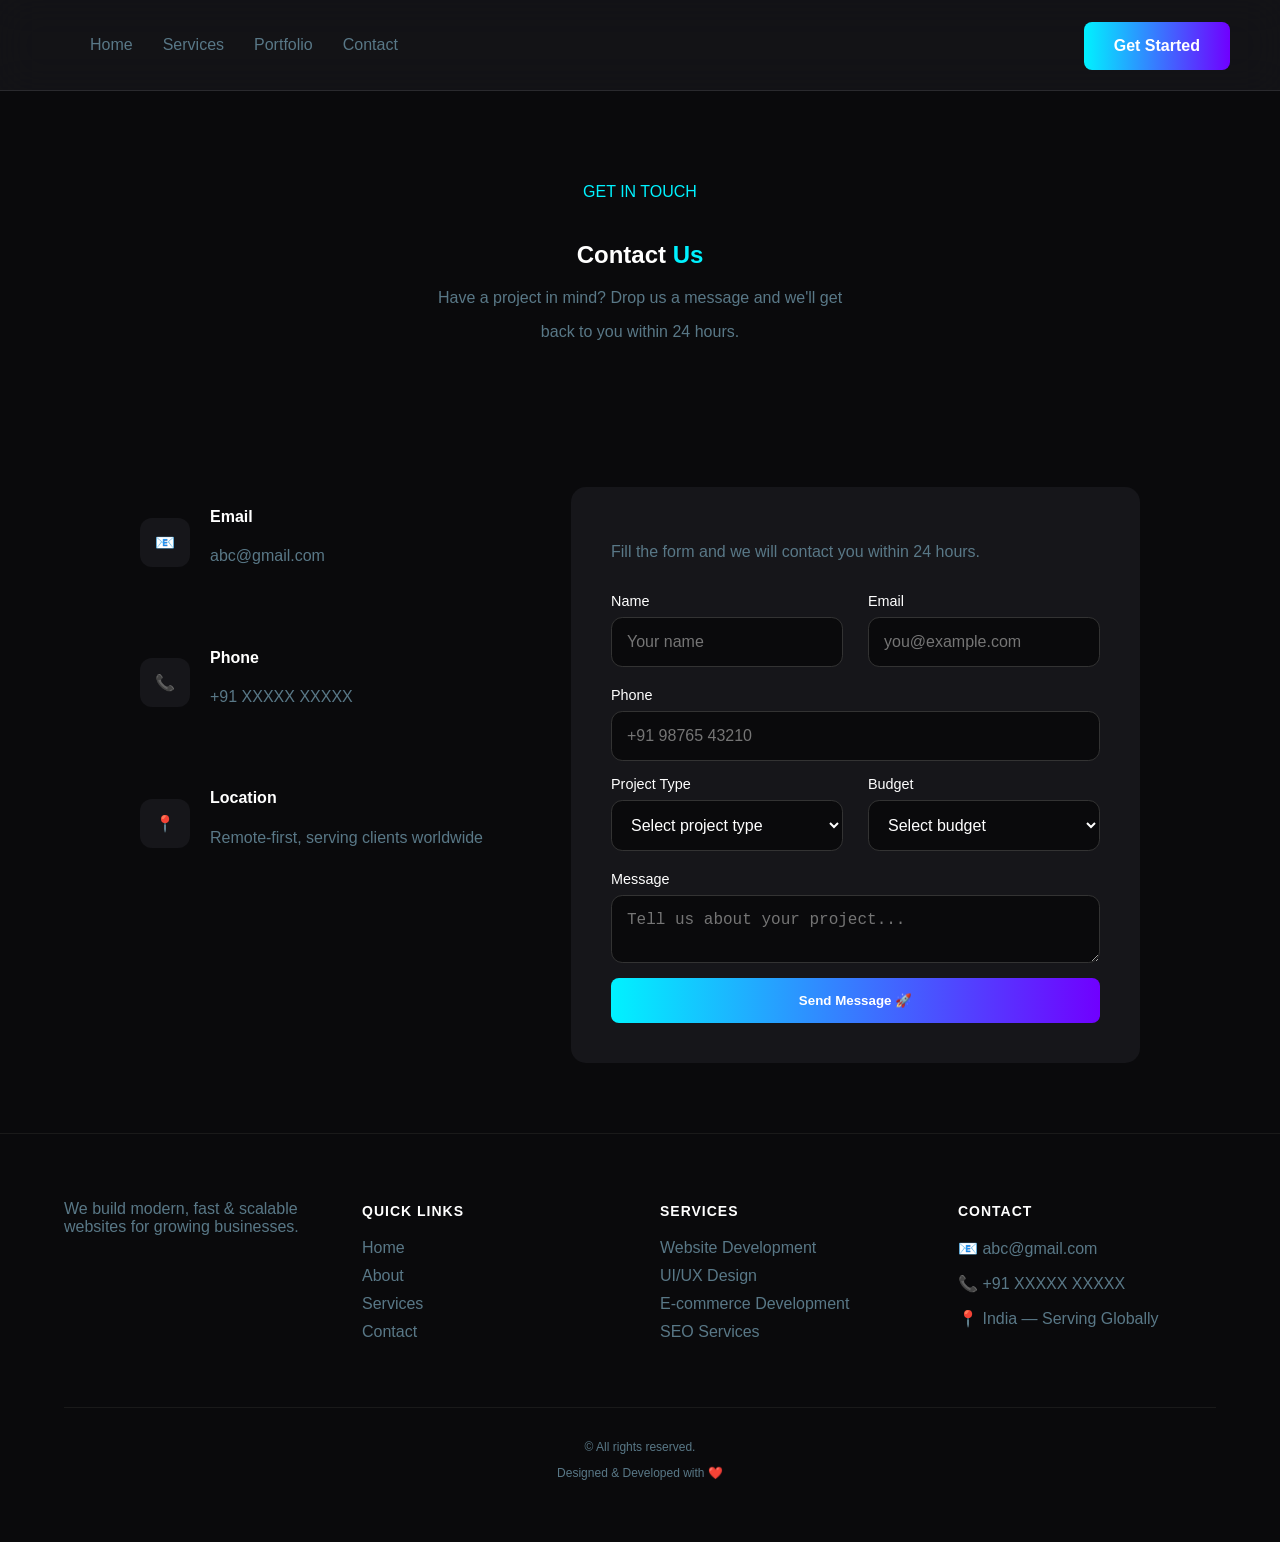
==== contact.html @ 8cc88020 "first commit" ====
<!DOCTYPE html>
<html lang="en">
<head>
    <link rel="stylesheet" href="style.css">
    <title>Contact Us | WebNova Labs</title>
</head>
<body class="dark-theme">

    <header>
        <nav class="navbar">
            <ul class="nav-links">
                <li><a href="index.html">Home</a></li>
                <li><a href="index.html#services">Services</a></li>
                <li><a href="index.html#portfolio">Portfolio</a></li>
                <li><a href="contact.html">Contact</a></li>
            </ul>
            <a href="contact.html" class="primary-btn">Get Started</a>
        </nav>
    </header>

    <!--Contact Header Section -->
    <section class="contact-header">
        <p class="subtitle"><span class="highlight">GET IN TOUCH</span></p>
        <h1>Contact <span class="highlight">Us</span></h1>
        <p class="description">Have a project in mind? Drop us a message and we'll get</p>
        <p class="description">back to you within 24 hours.</p>
    </section>

    <!-- Main Content Section -->
    <section class="contact-container">
        <!-- Left Column: Info -->
        <div class="contact-info">
            <div class="info-card"><div class="icon">📧</div> <div><h4>Email</h4><p>abc@gmail.com</p></div></div>
            <div class="info-card"><div class="icon">📞</div> <div><h4>Phone</h4><p>+91 XXXXX XXXXX</p></div></div>
            <div class="info-card"><div class="icon">📍</div> <div><h4>Location</h4><p>Remote-first, serving clients worldwide</p></div></div>
        </div>

        <!-- Right Column: Form -->
        <form class="contact-form" id="contact-form">
            <p>Fill the form and we will contact you within 24 hours.</p>
            
            <div class="row">
                <div class="form-group">
                    <h4>Name</h4>
                    <input type="text" placeholder="Your name">
                </div>
                <div class="form-group">
                    <h4>Email</h4>
                    <input type="email" placeholder="you@example.com">
                </div>
            </div>

            <div class="form-group">
                <h4>Phone</h4>
                <input type="tel" placeholder="+91 98765 43210" class="full-width">
            </div>

            <div class="row">
                <div class="form-group">
                    <h4>Project Type</h4>
                    <select>
                        <option value="" disabled selected>Select project type</option>
                        <option value="business">Business</option>
                        <option value="e-commerce">E-commerce</option>
                        <option value="landing">Landing Page</option>
                    </select>
                </div>
                <div class="form-group">
                    <h4>Budget</h4>
                    <select>
                        <option value="" disabled selected>Select budget</option>
                        <option value="10k-20k">10k-20k</option>
                        <option value="20k-50k">20k-50k</option>
                        <option value=">50k">>50k</option>
                    </select>
                </div>
            </div>

            <div class="form-group">
                <h4>Message</h4>
                <textarea placeholder="Tell us about your project..."></textarea>
            </div>

            <button type="submit" class="submit-btn">Send Message 🚀</button>
        </form>
    </section>

    <footer class="footer">
        <div class="footer-container">
            <!-- Logo & Tagline -->
            <div class="footer-col">
                <p>We build modern, fast & scalable websites for growing businesses.</p>
            </div>

            <!-- Links Columns -->
            <div class="footer-col">
                <h4>QUICK LINKS</h4>
                <ul>
                    <li><a href="#home">Home</a></li>
                    <li><a href="#about">About</a></li>
                    <li><a href="#services">Services</a></li>
                    <li><a href="contact.html">Contact</a></li>
                </ul>
            </div>

            <div class="footer-col">
                <h4>SERVICES</h4>
                <ul>
                    <li>Website Development</li>
                    <li>UI/UX Design</li>
                    <li>E-commerce Development</li>
                    <li>SEO Services</li>
                </ul>
            </div>

            <!-- Contact Info -->
            <div class="footer-col">
                <h4>CONTACT</h4>
                <p>📧 abc@gmail.com</p>
                <p>📞 +91 XXXXX XXXXX</p>
                <p>📍 India — Serving Globally</p>
            </div>
        </div>

        <!-- Bottom Bar -->
        <div class="footer-bottom">
            <p>&copy; All rights reserved.</p>
            <p>Designed & Developed with ❤️</p>
        </div>
    </footer>

    <script src="app.js"></script>
</body>
</html>
---- style.css ----
/* Modern Dark Theme Variables */
:root {
    --bg-dark: #0a0a0c;
    --card-bg: #16161a;
    --accent-blue: #00f2ff; /* Electric Cyan */
    --text-main: #ffffff;
    --text-muted: #a0a0a0;
    --primary-gradient: linear-gradient(90deg, #00f2ff, #7000ff);
}
body {
    background-color: var(--bg-dark);
    color: var(--text-main);
    font-family: 'Inter', -apple-system, sans-serif;
    overflow-x: hidden;
    margin: 0;
    padding: 0;
}
html {
    scroll-behavior: smooth;
}
h1, h2 { color: var(--text-main); }


/* navbar */
header {
    position: sticky;
    top: 0;
    z-index: 1000;
    width: 100%;
    background-color: rgba(22, 22, 26, 0.8);
    backdrop-filter: blur(20px);
    border-bottom: 1px solid rgba(255, 255, 255, 0.1);
}

.navbar {
    display: flex;
    justify-content: space-between; 
    align-items: flex-end;
    padding: 20px 50px;
}

.nav-links {
    display: flex;
    list-style: none;
    gap: 30px;
}

.nav-links a {
    text-decoration: none;
    color: #597887;
    font-weight: 500;
    transition: 0.3s;
}

.nav-links a:hover {
    color: var(--accent-blue); 
}

.navbar .primary-btn {
    background: linear-gradient(90deg, #00f2ff, #7000ff);
    text-decoration: none;
    border-radius: 8px;
}

.hamburger {
    display: none; 
    cursor: pointer;
    position: relative;
    z-index: 10000; 
}

@media (max-width: 768px) {
    .nav-links { display: none; }
    .navbar .primary-btn {display: none;}
    .hamburger { display: block; margin-left: auto; cursor: pointer; }
    
    .navbar { padding: 20px; }
}

#mobile-menu {
    position: fixed;
    top: 0;
    left: 0;
    width: 100vw;       
    height: 50vh;      
    
    display: flex;
    flex-direction: column;
    justify-content: center;
    align-items: left;
    padding-left: 1rem;
    padding-right: 1rem;

    background-color: var(--bg-dark);
    z-index: 9999;
    
    transform: translateY(-100%);
    transition: transform 0.3s ease-in-out;
}
#mobile-menu.active {
    transform: translateY(0);
}
.mobile-menu .primary-btn{
    margin-right: 3rem;
}


/* Close Button Styling */
.close-btn {
    position: absolute;
    top: 20px;
    right: 20px;
    background: transparent;
    margin-right: 3rem;
    border: none;
    font-size: xx-large;
    color: white;
    cursor: pointer;
}

#mobile-menu ul {
    list-style: none;
    padding: 0;
    text-align: left;
}

#mobile-menu ul li {
    margin: 20px 0;
}

#mobile-menu ul li a {
    color: white;
    text-decoration: none;
    font-size: 1rem;
    font-weight: 600;
}

#mobile-menu .primary-btn {
    margin-top: 10px;
    display: inline-block;
    text-align: center;
}

.bar {
    width: 20px;
    height: 3px;
    background-color: white;
    margin: 5px 0;
    transition: 0.4s;
}


/* Hero Section */
.hero {
    position: relative;
    text-align: center;
    overflow: hidden; 
    width: 100%;
    padding-left: 10px;
    padding-right: 10px;
    box-sizing: border-box;
}
.hero::before {
    content: "";
    position: absolute;
    top: 0;
    left: 0;
    width: 100%;
    height: 100%;
    z-index: -1; 
    
    /* The Background Image */
    background-image: 
        linear-gradient(rgba(0, 0, 0, 0.7), rgba(0, 0, 0, 0.7)), 
        url('hero.jpg');
    background-size: cover;
    background-position: center; 
    
    -webkit-mask-image: linear-gradient(to bottom, black 10%, transparent 100%);
    mask-image: linear-gradient(to bottom, black 70%, transparent 100%);
}
.hero p{
    color: #597887;
}
.cta-group {
    display: flex;
    flex-direction: column;
    gap: 15px;              
    align-items: center;   
    margin-top: 3rem;
}
.hero a {
    margin-right: 0;        
    width: 80%;             
    max-width: 300px;
}
@media (min-width: 600px) {
    .cta-group {
        flex-direction: row;
        justify-content: center;
    }
    .hero a {
        width: auto;
        margin-right: 2rem;
    }
}
.hero-tag { 
    background: var(--primary-gradient); 
    display: inline-block; padding: 5px 15px; 
    border-radius: 20px; font-size: 0.8rem; letter-spacing: 1px;
}
.hero h1 { font-size: 3.5rem; max-width: 800px; margin: 20px auto; }
.hero-footer { margin-top: 40px; }
.badge { 
    background: rgba(0, 242, 255, 0.4); 
    display: inline-block; 
    padding: 10px 20px; 
    border-radius: 50px; 
    border: 2px solid rgba(0, 242, 255, 0.4);
    font-size: 0.9rem; 
    margin-bottom: 15px;
}
.features-list { 
    display: flex; 
    justify-content: center; 
    gap: 20px; 
    color: #597887;
}
@media (max-width: 600px) {
    .hero h1 {
        font-size: 2rem; 
    }
    .hero {
        padding: 60px 10px;
    }
}


/*services section */
.services { text-align: center; padding: 80px 20px; }


.services-grid { 
    display: grid; 
    grid-template-columns: repeat(auto-fit, minmax(300px, 1fr)); 
    gap: 25px; 
    max-width: 1100px; 
    margin: 0 auto 40px; 
}
.services-grid p{
    font-size: small;
    color: #597887;
}
.services .card { 
    padding: 30px; 
    text-align: left; 
    border-radius: 12px; 
    background: #16161a;
}
.f-icon { 
    display: inline-block; 
    background: #1e1e24; 
    padding: 12px; 
    border-radius: 8px; 
    margin-bottom: 15px; 
}


/* Cards & Portfolio */
.card, .project {
    background: var(--card-bg);
    border: 1px solid #333;
    transition: 0.3s;
}

.card:hover {
    border-color: var(--accent-blue);
    transform: translateY(-5px);
    /* box-shadow: 0 10px 20px rgba(233, 31, 31, 0.1); */
    box-shadow: 0 10px 20px rgba(140, 222, 227, 0.6);
}


/* Section Spacing */
section { padding: 60px 20px; text-align: center; }


/* portfolio section */
.portfolio-grid {
    display: grid;
    grid-template-columns: repeat(auto-fit, minmax(400px, 1fr));
    gap: 30px;
    max-width: 1200px;
    margin: 40px auto;
}
.portfolio-grid p{
    font-size: small;
    color: #597887;
}
.project-card {
    background: #16161a;
    border: 1px solid #222;
    border-radius: 15px;
    overflow: hidden;
    text-align: left;
    transition: 0.3s;
}
.project-card:hover {
    border-color: var(--accent-blue);
    transform: translateY(-5px);
    /* box-shadow: 0 10px 20px rgba(233, 31, 31, 0.1); */
    box-shadow: 0 10px 20px rgba(140, 222, 227, 0.6);
}
.project-card img {
    width: 100%;
    height: 250px;
    object-fit: cover;
}

.project-content { padding: 25px; }

.tags span {
    display: inline-block;
    background: #1e1e24;
    padding: 5px 12px;
    border-radius: 20px;
    font-size: 0.8rem;
    color: var(--text-muted);
    margin-right: 5px;
    margin-bottom: 10px;
}

.project-btns {
    display: flex;
    gap: 10px;
    margin-top: 20px;
}

.project-btns .primary-btn { padding: 10px 20px; font-size: 0.9rem; }
.project-btns .secondary-btn { padding: 10px 20px; font-size: 0.9rem; }

.services-grid, .portfolio-grid {
    grid-template-columns: repeat(auto-fit, minmax(280px, 1fr));
    padding: 0 20px; 
}


/* Why Choose Us */
.why-container { 
    display: flex; 
    align-items: center; 
    gap: 50px; 
    max-width: 1100px; 
    margin: auto; 
    padding: 80px 20px; 
}

.visual-asset {
    max-width: 90%;
    max-height: 90%;
    object-fit: cover;
    filter: drop-shadow(0 0 20px rgba(0, 242, 255, 0.4));
}

.why-visual { 
    flex: 1;
}

.why-content { 
    flex: 1;
    text-align: left; 
}

.placeholder-box { 
    background: #16161a; 
    height: 400px; 
    border-radius: 20px; 
    display: flex; 
    align-items: center; 
    justify-content: center; 
    font-size: 5rem;
    border: 1px solid #333;
}

.feature-item { 
    display: flex; 
    align-items: flex-start; 
    gap: 20px; 
    margin-bottom: 25px; 
}

.f-icon { 
    background: #1e1e24; 
    padding: 15px; 
    border-radius: 10px; 
    font-size: 1.5rem;
}

.feature-item h4 { margin: 0; color: white; }
.feature-item p { margin: 5px 0 0; color: var(--text-muted); font-size: 0.9rem; }

@media (max-width: 900px) {
    .why-container {
        flex-direction: column;
        text-align: center;
    }
    .why-content { text-align: center; }
}

/* CTA Container */
.cta-banner { 
    padding: 80px 20px; 
    background-color: var(--bg-dark); 
}

.cta-box {
    max-width: 800px;
    margin: 0 auto;
    padding: 60px 40px;
    background: #16161a; 
    border: 1px solid #222;
    border-radius: 20px;
    text-align: center;
}

.cta-box h2 {
    font-size: 1.5rem;
    margin-bottom: 20px;
    color: var(--text-main);
}

.cta-box p {
    color: #597887;
    font-size: 1.1rem;
    margin-bottom: 30px;
    line-height: 1.6;
}

.cta-box .primary-btn {
    display: inline-flex;
    color: #0a0a0c;
    align-items: center;
    /* gap: 2px; */
    font-size: 1.1rem;
}

.cta-box .icon{
    background-color: transparent;
}


/* Testimonials */
.testimonials { text-align: center; padding: 80px 20px; color: white; }
.highlight { color: var(--accent-blue); }
.subtitle { color: var(--text-muted); margin-bottom: 40px; }

.testimonial-grid { 
    display: grid; 
    grid-template-columns: repeat(auto-fit, minmax(350px, 1fr)); 
    gap: 20px; 
    max-width: 1200px; 
    margin: auto; 
}

.testi-card { 
    background: #16161a; 
    padding: 30px; 
    border-radius: 12px; 
    border: 1px solid #222; 
    text-align: left; 
}
.card:hover {
    border-color: var(--accent-blue);
    transform: translateY(-5px);
    /* box-shadow: 0 10px 20px rgba(233, 31, 31, 0.1); */
    box-shadow: 0 10px 20px rgba(140, 222, 227, 0.6);
}

.stars {
    background: var(--primary-gradient);
    -webkit-background-clip: text; /* For Chrome/Safari/Edge */
    background-clip: text;         /* The official standard */
    -webkit-text-fill-color: transparent;
}

.user-info { 
    display: flex; 
    align-items: center; 
    gap: 15px; 
    margin-top: 20px; 
}

.avatar {
    width: 45px;
    height: 45px;
    border-radius: 50%;
    display: flex;
    align-items: center;
    justify-content: center;
    font-weight: bold;
    color: #fff; 
    background: var(--primary-gradient);
}

hr { border: 0; border-top: 1px solid #333; margin: 20px 0; }

blockquote { font-style: italic; font-size: 1.2rem; margin: 20px auto; max-width: 700px; }


/* Contact Section */
.contact-banner { 
    text-align: center; 
    padding: 80px 20px; 
    max-width: 800px; 
    margin: auto; 
}

.contact-banner p { 
    color: var(--text-muted); 
    margin-bottom: 30px; 
    line-height: 1.6;
}

.contact-buttons { 
    display: flex; 
    justify-content: center; 
    gap: 15px; 
}

.primary-btn {
    background: linear-gradient(90deg, #00f2ff, #7000ff);
    color: white;
    padding: 15px 30px;
    text-decoration: none;
    border: none;
    border-radius: 8px;
    cursor: pointer;
    font-weight: bold;
    transition: 0.3s;
}

.secondary-btn {
    background: transparent;
    color: white;
    padding: 15px 30px;
    text-decoration: none;
    border: 1px solid #333;
    border-radius: 8px;
    cursor: pointer;
    font-weight: bold;
    transition: 0.3s;
}

.secondary-btn:hover { border-color: var(--accent-blue); }

@media (max-width: 600px) {
    .contact-buttons { flex-direction: column; }
}


/* Contact Form */
input, textarea {
    background: #1e1e24;
    border: 1px solid #333;
    color: white;
    padding: 15px;
}

input:focus {
    border-color: var(--accent-blue);
    outline: none;
}


/* Animation classes */
.fade-in {
    opacity: 0;
    transform: translateY(20px);
    transition: opacity 0.8s ease-out, transform 0.8s ease-out;
}

.fade-in.visible {
    opacity: 1;
    transform: translateY(0);
}


/*Contact.html Layout */
.contact-header{ 
   text-align: center;
   margin-top: 1rem;
}

.description{
    color: #597887;
}
.contact-container { 
    display: grid; 
    grid-template-columns: 1fr 1fr; 
    gap: 60px; 
    max-width: 1000px; 
    margin: 50px auto; 
    padding: 20px; 
}

.contact-info {
    display: flex;
    flex-direction: column;
    justify-content: flex-start; 
    text-align: left;            
}

.info-card {
    display: flex;
    align-items: center;
    justify-content: flex-start;
    gap: 20px;
    margin-bottom: 30px;
}

.icon { background: #16161a; padding: 15px; border-radius: 12px; }

.contact-form { 
    background: #16161a; 
    padding: 40px; 
    border-radius: 15px; 
}

.contact-form p, .info-card p{
    color: #597887;
    margin-bottom: 2rem;
    text-align: left;
}

.row { 
    display: grid; 
    grid-template-columns: 1fr 1fr; 
    gap: 25px; 
    margin-bottom: 5px; 
}

.form-group {
    display: flex;
    flex-direction: column;
    margin-bottom: 15px; 
}

.form-group h4 {
    text-align: left;
    margin: 0 0 8px 0; 
    font-size: 0.9rem;
    color: var(--text-main);
    font-weight: 500;
}

.form-group input, .form-group select, .form-group textarea {
    margin-bottom: 0;
    border-radius: 0.7rem;
    padding: 15px; 
    background: #0a0a0c; 
    border: 1px solid #333; 
    color: white; 
    font-size: 1rem;
}

.form-group input:hover, .form-group select:hover, .form-group textarea:hover{
    border-color: var(--accent-blue);
}

select {
    cursor: pointer;
}

.form-group {
    display: flex;
    flex-direction: column;
    width: 100%;
}

.submit-btn { 
    width: 100%; padding: 15px; border: none; border-radius: 8px; 
    background: linear-gradient(90deg, #00f2ff, #7000ff); 
    color: white; font-weight: bold; cursor: pointer; 
}



/* Footer */
.footer {
    background-color: #0a0a0c;
    color: #a0a0a0;
    padding: 50px 5%;
    border-top: 1px solid #1a1a1a;
}

.footer-container {
    display: grid;
    grid-template-columns: repeat(4, 1fr); /* 4 Columns */
    gap: 40px;
}

.footer-col h4 {
    color: #ffffff;
    margin-bottom: 20px;
    font-size: 14px;
    letter-spacing: 1px;
}

.footer-col ul {
    list-style: none;
    padding: 0;
}

.footer-col ul li , .footer p{
    margin-bottom: 10px;
    color: #597887;
}

.footer-col ul li a{
    color: #a0a0a0;
    color: #597887;
    text-decoration: none;
}

.footer-bottom {
    margin-top: 50px;
    padding-top: 20px;
    border-top: 1px solid #1a1a1a;
    text-align: center;
    font-size: 12px;
}

@media (max-width: 900px) {
    .footer-container {
        grid-template-columns: repeat(2, 1fr);
    }
}

@media (max-width: 600px) {
    .footer-container {
        grid-template-columns: 1fr;
    }
}
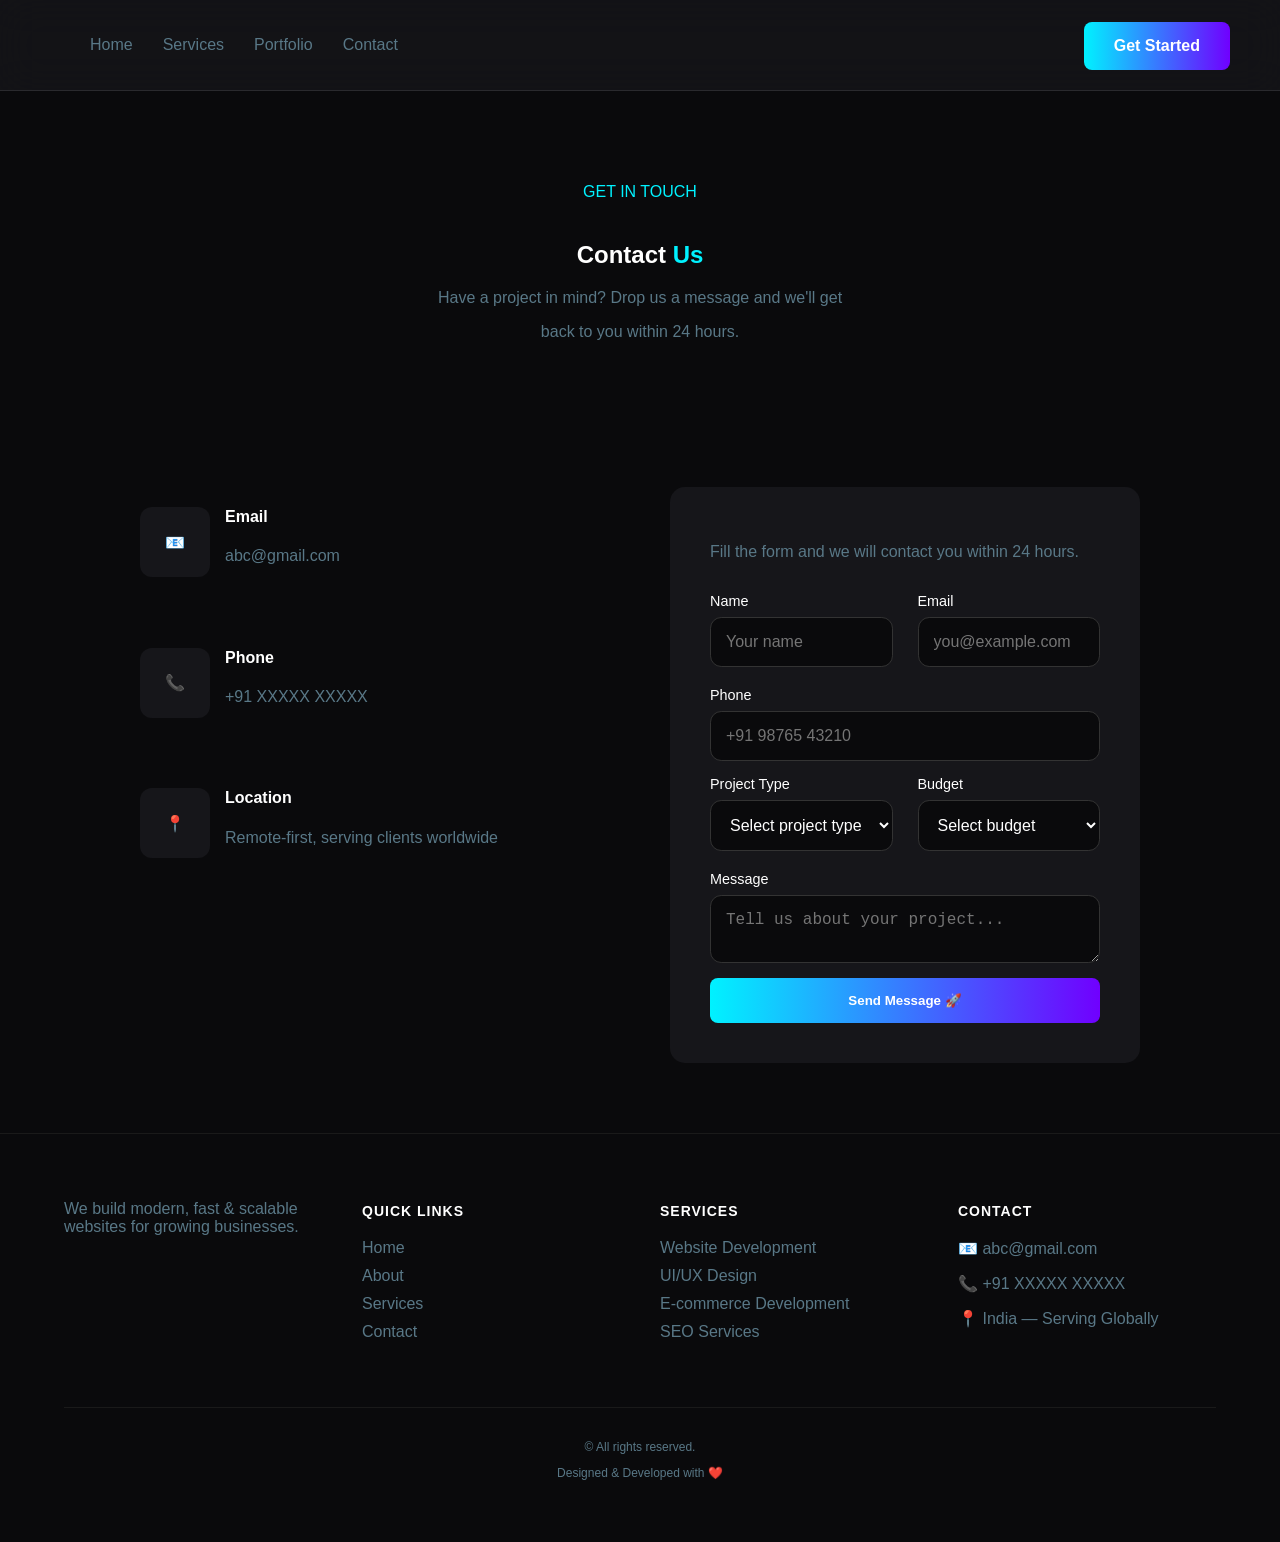
==== commit bfcfe2f6: "Update contact page responsiveness and testimonial grid" ====
--- a/contact.html
+++ b/contact.html
@@ -15,6 +15,12 @@
                 <li><a href="contact.html">Contact</a></li>
             </ul>
             <a href="contact.html" class="primary-btn">Get Started</a>
+
+            <div class="hamburger" id="hamburger">
+                <div class="bar"></div>
+                <div class="bar"></div>
+                <div class="bar"></div>
+            </div>
         </nav>
     </header>
 
@@ -129,6 +135,17 @@
         </div>
     </footer>
 
+
+    <div id="mobile-menu" class="mobile-menu">
+        <button class="close-btn">&times;</button>
+        <ul>
+            <li><a href="index.html">Home</a></li>
+            <li><a href="index.html#services">Services</a></li>
+            <li><a href="index.html#portfolio">Portfolio</a></li>
+            <li><a href="contact.html">Contact</a></li>
+        </ul>
+        <a href="contact.html" class="primary-btn">Get Started</a>
+    </div>
     <script src="app.js"></script>
 </body>
 </html>
--- a/style.css
+++ b/style.css
@@ -454,21 +454,27 @@
 .highlight { color: var(--accent-blue); }
 .subtitle { color: var(--text-muted); margin-bottom: 40px; }
 
-.testimonial-grid { 
-    display: grid; 
-    grid-template-columns: repeat(auto-fit, minmax(350px, 1fr)); 
-    gap: 20px; 
-    max-width: 1200px; 
-    margin: auto; 
-}
-
-.testi-card { 
-    background: #16161a; 
+
+.testimonial-grid {
+    display: grid;
+    grid-template-columns: repeat(auto-fit, minmax(300px, 1fr));
+    gap: 20px;
+    padding: 20px;
+    max-width: 1200px;
+    margin: 0 auto;
+}
+
+.testi-card {
+     background: #16161a; 
     padding: 30px; 
     border-radius: 12px; 
     border: 1px solid #222; 
     text-align: left; 
-}
+    display: flex;
+    flex-direction: column;
+    justify-content: space-between;
+}
+
 .card:hover {
     border-color: var(--accent-blue);
     transform: translateY(-5px);
@@ -505,7 +511,6 @@
 hr { border: 0; border-top: 1px solid #333; margin: 20px 0; }
 
 blockquote { font-style: italic; font-size: 1.2rem; margin: 20px auto; max-width: 700px; }
-
 
 /* Contact Section */
 .contact-banner { 
@@ -603,6 +608,44 @@
     padding: 20px; 
 }
 
+@media (max-width: 768px) {
+    .contact-container {
+        grid-template-columns: 1fr; 
+        gap: 30px;
+        margin: 30px auto;
+    }
+
+    .contact-info {
+        text-align: center;
+        align-items: center;
+    }
+
+    .info-card {
+        justify-content: center;
+        width: 17rem;
+    }
+
+    .row {
+        grid-template-columns: 1fr; 
+        gap: 15px;
+    }
+}
+
+.full-width, textarea, select, input {
+    width: 100%;
+    box-sizing: border-box;
+}
+
+
+@media (max-width: 600px) {
+    .contact-header h1 {
+        font-size: 2rem;
+    }
+    .contact-form {
+        padding: 20px; 
+    }
+}
+
 .contact-info {
     display: flex;
     flex-direction: column;
@@ -612,13 +655,24 @@
 
 .info-card {
     display: flex;
+    align-items: center; 
+    justify-content: flex-start;
+    gap: 15px; 
+    margin-bottom: 30px;
+}
+
+.icon {
+    background: #16161a; 
+    padding: 15px; 
+    border-radius: 12px;
+    width: 40px;
+    height: 40px; 
+    display: flex;
+    justify-content: center;
+    text-align: center;
     align-items: center;
-    justify-content: flex-start;
-    gap: 20px;
-    margin-bottom: 30px;
-}
-
-.icon { background: #16161a; padding: 15px; border-radius: 12px; }
+    flex-shrink: 0; 
+}
 
 .contact-form { 
     background: #16161a; 
